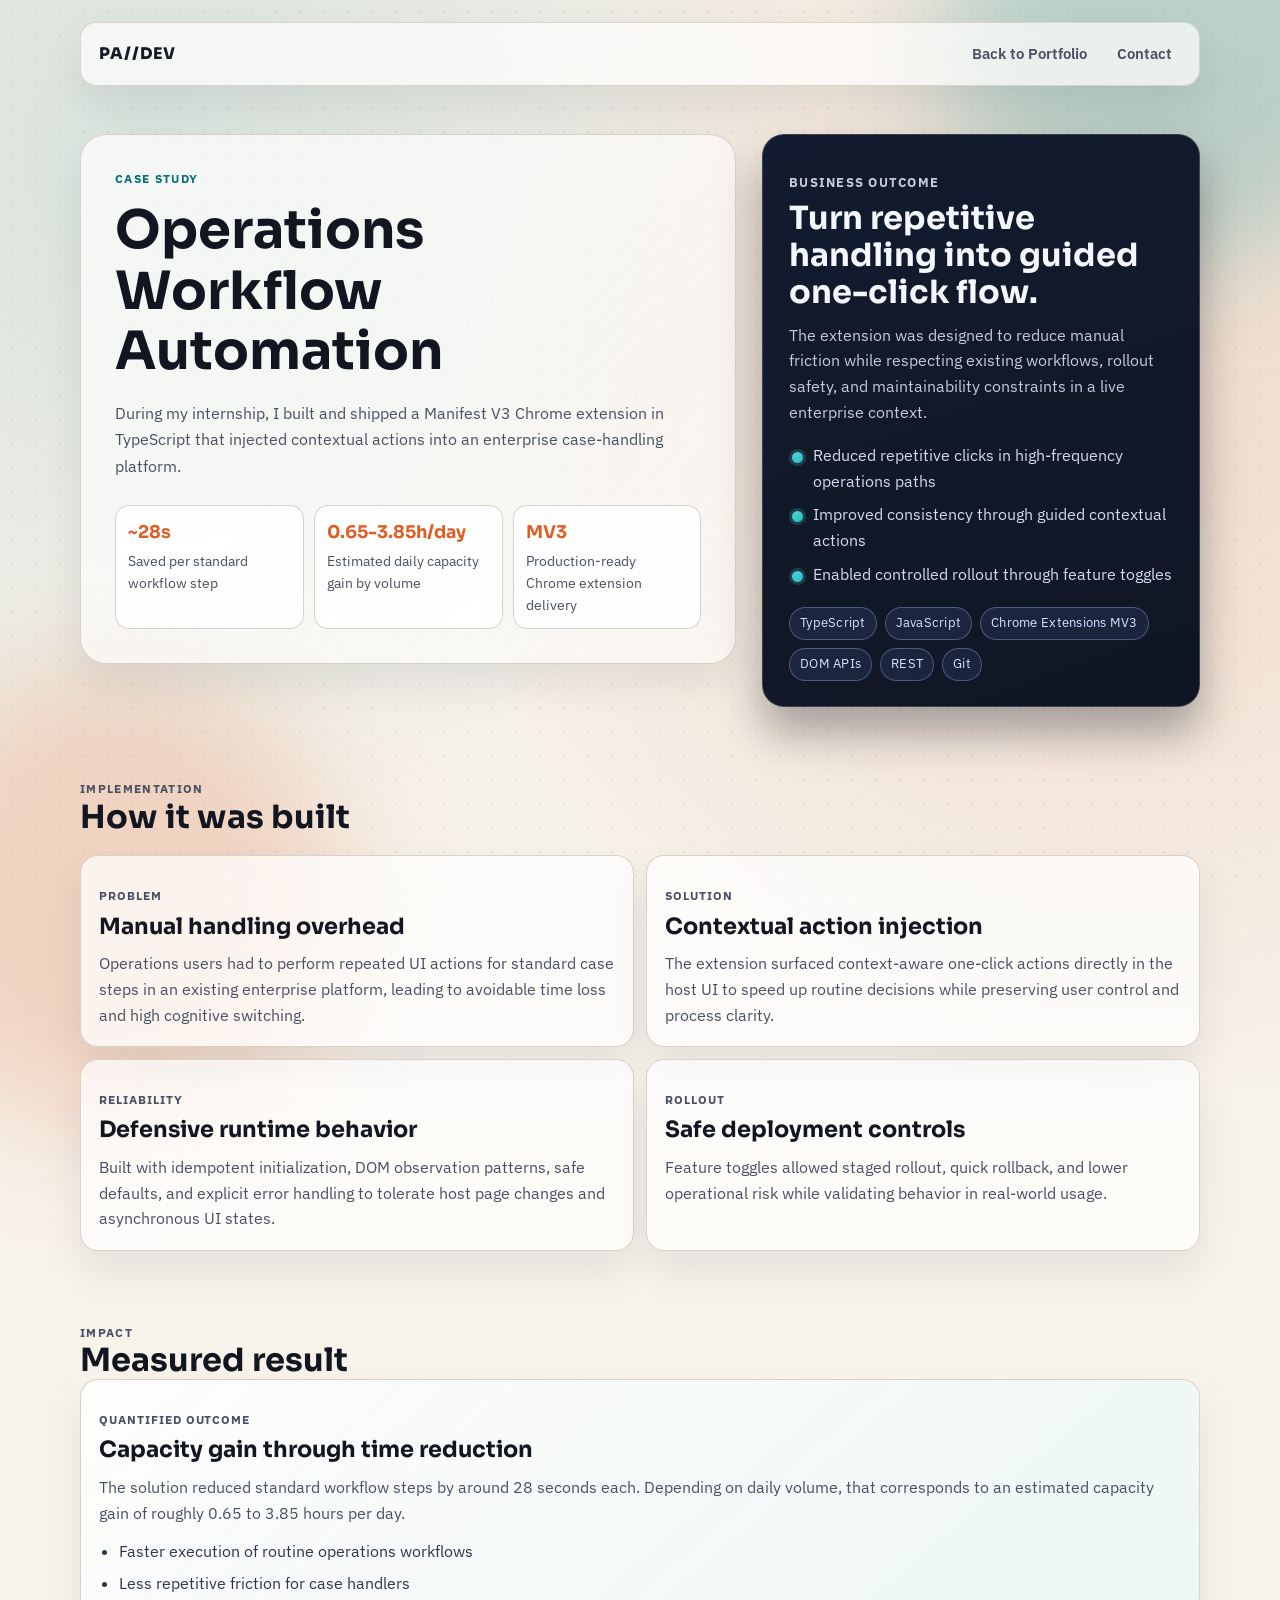
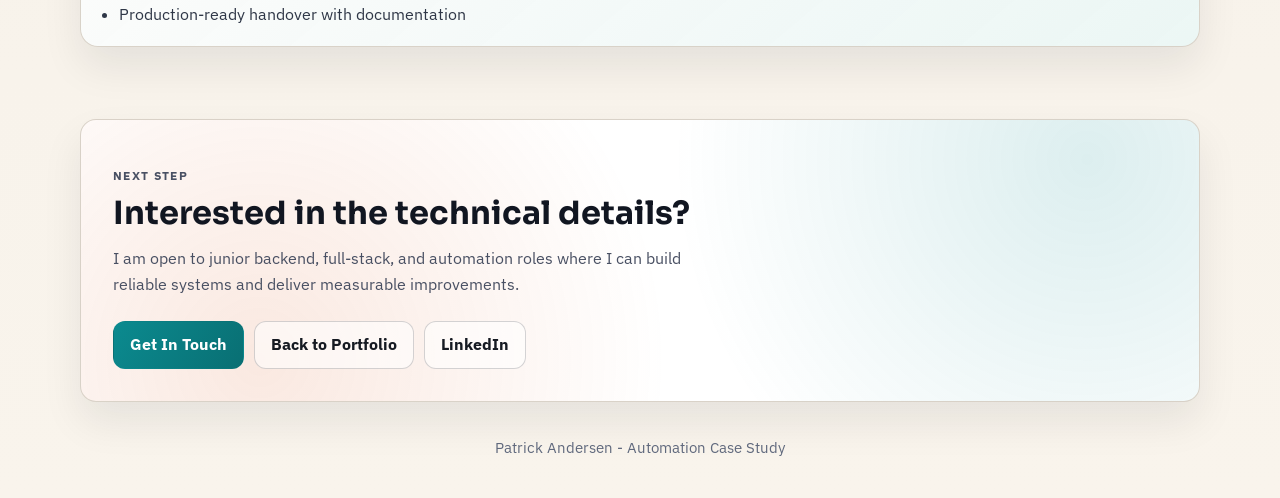
==== automation-case-study.html @ 1f4726f0 "Add automation case study HTML file This HTML file presents a case study on operations workflow auto" ====
<!DOCTYPE html>
<html lang="en">
<head>
  <meta charset="UTF-8" />
  <meta name="viewport" content="width=device-width, initial-scale=1.0" />
  <meta name="description" content="Case study: Operations workflow automation delivered as a TypeScript Manifest V3 Chrome extension with measurable impact." />
  <meta property="og:title" content="Operations Workflow Automation Case Study | Patrick Andersen" />
  <meta property="og:description" content="From repetitive operations handling to guided one-click flows with measurable time savings." />
  <meta property="og:type" content="article" />
  <meta name="theme-color" content="#0b8a8f" />
  <title>Operations Workflow Automation Case Study | Patrick Andersen</title>

  <link rel="preconnect" href="https://fonts.googleapis.com" />
  <link rel="preconnect" href="https://fonts.gstatic.com" crossorigin />
  <link href="https://fonts.googleapis.com/css2?family=IBM+Plex+Sans:wght@400;500;600;700&family=Sora:wght@500;600;700;800&display=swap" rel="stylesheet" />
  <link rel="stylesheet" href="style.css" />
</head>
<body>
  <div class="bg-shape bg-shape-one" aria-hidden="true"></div>
  <div class="bg-shape bg-shape-two" aria-hidden="true"></div>

  <header class="topbar container reveal delay-1">
    <a class="brand" href="index.html#top">PA//DEV</a>
    <nav aria-label="Case navigation">
      <a href="index.html#featured-work">Back to Portfolio</a>
      <a href="mailto:PaddyTheDev@Hotmail.com">Contact</a>
    </nav>
  </header>

  <main>
    <section class="hero container reveal delay-2">
      <div class="hero-copy">
        <p class="eyebrow">Case Study</p>
        <h1>Operations Workflow Automation</h1>
        <p class="lead">
          During my internship, I built and shipped a Manifest V3 Chrome extension in TypeScript
          that injected contextual actions into an enterprise case-handling platform.
        </p>

        <ul class="stat-strip" aria-label="Case study highlights">
          <li>
            <strong>~28s</strong>
            <span>Saved per standard workflow step</span>
          </li>
          <li>
            <strong>0.65-3.85h/day</strong>
            <span>Estimated daily capacity gain by volume</span>
          </li>
          <li>
            <strong>MV3</strong>
            <span>Production-ready Chrome extension delivery</span>
          </li>
        </ul>
      </div>

      <aside class="hero-panel">
        <p class="panel-label">Business Outcome</p>
        <h2>Turn repetitive handling into guided one-click flow.</h2>
        <p>
          The extension was designed to reduce manual friction while respecting existing workflows,
          rollout safety, and maintainability constraints in a live enterprise context.
        </p>

        <ul class="checklist">
          <li>Reduced repetitive clicks in high-frequency operations paths</li>
          <li>Improved consistency through guided contextual actions</li>
          <li>Enabled controlled rollout through feature toggles</li>
        </ul>

        <ul class="stack-pills" aria-label="Tech used">
          <li>TypeScript</li>
          <li>JavaScript</li>
          <li>Chrome Extensions MV3</li>
          <li>DOM APIs</li>
          <li>REST</li>
          <li>Git</li>
        </ul>
      </aside>
    </section>

    <section class="container section reveal delay-3">
      <div class="section-head">
        <p class="eyebrow">Implementation</p>
        <h2>How it was built</h2>
      </div>

      <div class="case-grid">
        <article class="project-card">
          <p class="project-meta">Problem</p>
          <h3>Manual handling overhead</h3>
          <p>
            Operations users had to perform repeated UI actions for standard case steps in an existing
            enterprise platform, leading to avoidable time loss and high cognitive switching.
          </p>
        </article>

        <article class="project-card">
          <p class="project-meta">Solution</p>
          <h3>Contextual action injection</h3>
          <p>
            The extension surfaced context-aware one-click actions directly in the host UI to speed up
            routine decisions while preserving user control and process clarity.
          </p>
        </article>

        <article class="project-card">
          <p class="project-meta">Reliability</p>
          <h3>Defensive runtime behavior</h3>
          <p>
            Built with idempotent initialization, DOM observation patterns, safe defaults, and explicit
            error handling to tolerate host page changes and asynchronous UI states.
          </p>
        </article>

        <article class="project-card">
          <p class="project-meta">Rollout</p>
          <h3>Safe deployment controls</h3>
          <p>
            Feature toggles allowed staged rollout, quick rollback, and lower operational risk while
            validating behavior in real-world usage.
          </p>
        </article>
      </div>
    </section>

    <section class="container section reveal delay-4">
      <div class="section-head">
        <p class="eyebrow">Impact</p>
        <h2>Measured result</h2>
      </div>

      <article class="project-card featured">
        <p class="project-meta">Quantified Outcome</p>
        <h3>Capacity gain through time reduction</h3>
        <p>
          The solution reduced standard workflow steps by around 28 seconds each. Depending on daily
          volume, that corresponds to an estimated capacity gain of roughly 0.65 to 3.85 hours per day.
        </p>
        <ul>
          <li>Faster execution of routine operations workflows</li>
          <li>Less repetitive friction for case handlers</li>
          <li>Production-ready handover with documentation</li>
        </ul>
      </article>
    </section>

    <section class="container section reveal delay-5">
      <div class="cta-block">
        <p class="eyebrow">Next Step</p>
        <h2>Interested in the technical details?</h2>
        <p>
          I am open to junior backend, full-stack, and automation roles where I can build reliable
          systems and deliver measurable improvements.
        </p>
        <div class="hero-actions">
          <a class="btn btn-primary" href="mailto:PaddyTheDev@Hotmail.com">Get In Touch</a>
          <a class="btn btn-secondary" href="index.html#featured-work">Back to Portfolio</a>
          <a class="btn btn-secondary" href="https://www.linkedin.com/in/paddyz/" target="_blank" rel="noopener noreferrer">LinkedIn</a>
        </div>
      </div>
    </section>
  </main>

  <footer class="container footer reveal delay-6">
    <p>Patrick Andersen - Automation Case Study</p>
  </footer>
</body>
</html>
---- style.css ----
:root {
    --bg-main: #f4efe7;
    --bg-alt: #f9f4ec;
    --surface: rgba(255, 255, 255, 0.72);
    --surface-strong: #ffffff;
    --line: #d7d0c6;
    --ink: #161a22;
    --ink-soft: #495063;
    --accent: #0b8a8f;
    --accent-strong: #096f73;
    --accent-warm: #db5f26;
    --shadow: 0 20px 40px rgba(17, 22, 33, 0.08);
}

* {
    box-sizing: border-box;
}

html {
    scroll-behavior: smooth;
}

body {
    margin: 0;
    font-family: "IBM Plex Sans", sans-serif;
    line-height: 1.6;
    color: var(--ink);
    background:
        radial-gradient(circle at 12% 8%, rgba(11, 138, 143, 0.12), transparent 30%),
        radial-gradient(circle at 88% 20%, rgba(219, 95, 38, 0.15), transparent 34%),
        linear-gradient(180deg, var(--bg-main) 0%, var(--bg-alt) 100%);
    min-height: 100vh;
    position: relative;
    overflow-x: hidden;
}

body::before {
    content: "";
    position: fixed;
    inset: 0;
    background-image: radial-gradient(rgba(9, 111, 115, 0.08) 0.9px, transparent 0.9px);
    background-size: 24px 24px;
    pointer-events: none;
    z-index: -3;
}

.bg-shape {
    position: fixed;
    width: 460px;
    height: 460px;
    border-radius: 50%;
    filter: blur(58px);
    pointer-events: none;
    z-index: -2;
}

.bg-shape-one {
    top: -190px;
    right: -120px;
    background: rgba(11, 138, 143, 0.24);
}

.bg-shape-two {
    bottom: -230px;
    left: -120px;
    background: rgba(219, 95, 38, 0.2);
}

.container {
    width: min(1120px, 92vw);
    margin: 0 auto;
}

.topbar {
    margin-top: 22px;
    padding: 14px 18px;
    border: 1px solid rgba(215, 208, 198, 0.9);
    border-radius: 16px;
    background: rgba(255, 255, 255, 0.68);
    backdrop-filter: blur(8px);
    display: flex;
    align-items: center;
    justify-content: space-between;
    gap: 16px;
    position: sticky;
    top: 14px;
    z-index: 8;
    box-shadow: var(--shadow);
}

.brand {
    text-decoration: none;
    color: var(--ink);
    font-family: "Sora", sans-serif;
    font-weight: 800;
    font-size: 1rem;
    letter-spacing: 0.06em;
}

.topbar nav {
    display: flex;
    flex-wrap: wrap;
    justify-content: flex-end;
    gap: 12px;
}

.topbar nav a {
    color: var(--ink-soft);
    text-decoration: none;
    font-size: 0.92rem;
    font-weight: 600;
    padding: 5px 9px;
    border-radius: 999px;
    transition: color 0.2s ease, background-color 0.2s ease;
}

.topbar nav a:hover,
.topbar nav a:focus-visible {
    color: var(--ink);
    background: rgba(11, 138, 143, 0.14);
}

.hero {
    margin-top: 48px;
    display: grid;
    grid-template-columns: 1.2fr 0.8fr;
    gap: 26px;
    align-items: start;
}

.hero-copy {
    background: linear-gradient(135deg, rgba(255, 255, 255, 0.72), rgba(255, 255, 255, 0.52));
    border: 1px solid rgba(215, 208, 198, 0.95);
    border-radius: 26px;
    padding: clamp(20px, 3vw, 34px);
    box-shadow: var(--shadow);
}

.eyebrow {
    margin: 0;
    text-transform: uppercase;
    letter-spacing: 0.11em;
    font-size: 0.76rem;
    font-weight: 700;
    color: var(--accent-strong);
}

h1,
h2,
h3 {
    margin: 0;
    font-family: "Sora", sans-serif;
    line-height: 1.15;
    color: #111621;
}

h1 {
    margin-top: 12px;
    font-size: clamp(1.95rem, 4.2vw, 3.3rem);
    max-width: 18ch;
}

h2 {
    font-size: clamp(1.5rem, 2.5vw, 2.15rem);
}

h3 {
    font-size: clamp(1.16rem, 1.8vw, 1.4rem);
}

.lead {
    margin: 18px 0 0;
    max-width: 62ch;
    color: var(--ink-soft);
    font-size: 1.03rem;
}

.availability {
    margin: 14px 0 0;
    display: inline-block;
    color: var(--accent-strong);
    font-weight: 700;
    font-size: 0.92rem;
    background: rgba(11, 138, 143, 0.12);
    border: 1px solid rgba(11, 138, 143, 0.28);
    border-radius: 999px;
    padding: 6px 12px;
}

.hero-actions {
    margin-top: 24px;
    display: flex;
    flex-wrap: wrap;
    gap: 10px;
}

.btn {
    text-decoration: none;
    padding: 10px 16px;
    border-radius: 12px;
    font-weight: 700;
    border: 1px solid transparent;
    transition: transform 0.22s ease, box-shadow 0.22s ease, background-color 0.22s ease;
}

.btn:hover,
.btn:focus-visible {
    transform: translateY(-2px);
    box-shadow: 0 10px 20px rgba(12, 18, 26, 0.14);
}

.btn-primary {
    color: #ffffff;
    background: linear-gradient(120deg, var(--accent) 0%, var(--accent-strong) 100%);
}

.btn-secondary {
    color: var(--ink);
    border-color: rgba(17, 22, 33, 0.18);
    background: rgba(255, 255, 255, 0.58);
}

.stat-strip {
    list-style: none;
    margin: 26px 0 0;
    padding: 0;
    display: grid;
    grid-template-columns: repeat(3, minmax(0, 1fr));
    gap: 10px;
}

.stat-strip li {
    background: rgba(255, 255, 255, 0.88);
    border: 1px solid rgba(215, 208, 198, 0.95);
    border-radius: 14px;
    padding: 12px;
}

.stat-strip strong {
    display: block;
    color: var(--accent-warm);
    font-family: "Sora", sans-serif;
    font-size: 1.1rem;
}

.stat-strip span {
    display: block;
    margin-top: 4px;
    color: var(--ink-soft);
    font-size: 0.86rem;
}

.hero-panel {
    background: linear-gradient(160deg, #121b2f 0%, #101623 100%);
    border: 1px solid rgba(255, 255, 255, 0.18);
    border-radius: 22px;
    padding: clamp(18px, 2vw, 28px);
    color: rgba(239, 244, 250, 0.92);
    box-shadow: 0 26px 44px rgba(13, 18, 28, 0.34);
}

.hero-panel h2 {
    margin-top: 8px;
    color: #f4f7ff;
}

.hero-panel p {
    margin: 12px 0 0;
    color: rgba(222, 233, 255, 0.86);
}

.panel-label {
    margin: 0;
    font-size: 0.79rem;
    text-transform: uppercase;
    letter-spacing: 0.1em;
    color: #7fd9dc;
    font-weight: 700;
}

.checklist {
    margin: 18px 0 0;
    padding: 0;
    list-style: none;
    display: grid;
    gap: 8px;
}

.checklist li {
    position: relative;
    padding-left: 24px;
    color: rgba(227, 237, 255, 0.92);
}

.checklist li::before {
    content: "";
    width: 11px;
    height: 11px;
    border-radius: 50%;
    position: absolute;
    left: 3px;
    top: 9px;
    background: linear-gradient(150deg, #53d2d6 0%, #2abec3 100%);
    box-shadow: 0 0 0 3px rgba(83, 210, 214, 0.2);
}

.stack-pills {
    margin: 20px 0 0;
    padding: 0;
    list-style: none;
    display: flex;
    flex-wrap: wrap;
    gap: 8px;
}

.stack-pills li {
    font-size: 0.81rem;
    letter-spacing: 0.02em;
    border: 1px solid rgba(130, 150, 195, 0.48);
    color: #d8e4ff;
    border-radius: 999px;
    padding: 5px 10px;
    background: rgba(35, 49, 80, 0.58);
}

.section {
    margin-top: 72px;
}

.section-head p {
    margin-top: 12px;
    max-width: 62ch;
    color: var(--ink-soft);
}

.project-grid {
    margin-top: 20px;
    display: grid;
    grid-template-columns: repeat(3, minmax(0, 1fr));
    gap: 14px;
}

.project-card {
    border: 1px solid rgba(215, 208, 198, 0.95);
    border-radius: 18px;
    background: var(--surface);
    backdrop-filter: blur(7px);
    padding: 18px;
    box-shadow: var(--shadow);
    transition: transform 0.24s ease, border-color 0.24s ease;
}

.project-card:hover,
.project-card:focus-within {
    transform: translateY(-3px);
    border-color: rgba(9, 111, 115, 0.38);
}

.project-card.featured {
    grid-column: span 3;
    background: linear-gradient(140deg, rgba(255, 255, 255, 0.86), rgba(232, 247, 247, 0.8));
}

.project-meta {
    margin: 0;
    text-transform: uppercase;
    letter-spacing: 0.08em;
    font-size: 0.75rem;
    font-weight: 700;
    color: var(--accent-strong);
}

.project-card h3 {
    margin-top: 8px;
}

.project-cover {
    width: 100%;
    display: block;
    margin-top: 14px;
    border-radius: 14px;
    border: 1px solid rgba(17, 22, 33, 0.12);
    box-shadow: 0 16px 28px rgba(16, 22, 34, 0.16);
    aspect-ratio: 16 / 9;
    object-fit: cover;
    object-position: center;
}

.project-card p {
    margin: 12px 0 0;
    color: var(--ink-soft);
}

.project-card ul {
    margin: 13px 0 0;
    padding-left: 20px;
    color: #2f3747;
}

.project-card li + li {
    margin-top: 6px;
}

.inline-links {
    display: flex;
    flex-wrap: wrap;
    gap: 10px;
    margin-top: 16px;
}

.inline-links a {
    text-decoration: none;
    color: var(--accent-strong);
    font-weight: 700;
    border-bottom: 1px solid rgba(9, 111, 115, 0.34);
    padding-bottom: 2px;
}

.inline-links a:hover,
.inline-links a:focus-visible {
    color: var(--accent);
    border-bottom-color: var(--accent);
}

.case-grid {
    margin-top: 20px;
    display: grid;
    grid-template-columns: repeat(2, minmax(0, 1fr));
    gap: 12px;
}

.case-grid .project-card {
    height: 100%;
}

.principle-grid,
.skill-columns {
    margin-top: 20px;
    display: grid;
    grid-template-columns: repeat(3, minmax(0, 1fr));
    gap: 12px;
}

.principle-card,
.skill-card,
.timeline-entry,
.cta-block {
    border: 1px solid rgba(215, 208, 198, 0.95);
    border-radius: 16px;
    background: var(--surface-strong);
    box-shadow: var(--shadow);
}

.principle-card,
.skill-card,
.timeline-entry {
    padding: 16px;
}

.principle-card p,
.skill-card li,
.timeline-entry p,
.cta-block p {
    color: var(--ink-soft);
}

.skill-card ul {
    margin: 11px 0 0;
    padding-left: 20px;
}

.skill-card li + li {
    margin-top: 6px;
}

.timeline {
    margin-top: 20px;
    display: grid;
    gap: 12px;
}

.timeline-entry {
    border-left: 4px solid rgba(11, 138, 143, 0.46);
}

.timeline-entry p {
    margin-top: 10px;
}

.cta-block {
    padding: clamp(18px, 3vw, 32px);
    background:
        radial-gradient(circle at 90% 14%, rgba(11, 138, 143, 0.14), transparent 40%),
        radial-gradient(circle at 16% 85%, rgba(219, 95, 38, 0.14), transparent 42%),
        #ffffff;
}

.cta-block h2 {
    margin-top: 10px;
}

.cta-block p {
    margin-top: 14px;
    max-width: 62ch;
}

.footer {
    padding: 34px 0 38px;
}

.footer p {
    margin: 0;
    color: #60697d;
    font-size: 0.94rem;
    text-align: center;
}

.reveal {
    opacity: 0;
    transform: translateY(18px);
    animation: rise-in 0.75s cubic-bezier(0.2, 0.7, 0.22, 1) forwards;
    animation-delay: var(--delay, 0s);
}

.delay-1 {
    --delay: 0.02s;
}

.delay-2 {
    --delay: 0.1s;
}

.delay-3 {
    --delay: 0.16s;
}

.delay-4 {
    --delay: 0.22s;
}

.delay-5 {
    --delay: 0.28s;
}

.delay-6 {
    --delay: 0.34s;
}

.delay-7 {
    --delay: 0.4s;
}

@keyframes rise-in {
    from {
        opacity: 0;
        transform: translateY(18px);
    }

    to {
        opacity: 1;
        transform: translateY(0);
    }
}

@media (max-width: 980px) {
    .topbar {
        margin-top: 14px;
        padding: 12px 14px;
    }

    .hero {
        grid-template-columns: 1fr;
    }

    .project-grid {
        grid-template-columns: repeat(2, minmax(0, 1fr));
    }

    .project-card.featured {
        grid-column: span 2;
    }

    .project-grid .project-card:last-child {
        grid-column: span 2;
    }

    .principle-grid,
    .skill-columns {
        grid-template-columns: repeat(2, minmax(0, 1fr));
    }
}

@media (max-width: 680px) {
    .container {
        width: min(1120px, 94vw);
    }

    .hero {
        margin-top: 28px;
    }

    .hero-copy,
    .hero-panel {
        border-radius: 20px;
    }

    .stat-strip {
        grid-template-columns: 1fr;
    }

    .project-grid {
        grid-template-columns: 1fr;
    }

    .case-grid {
        grid-template-columns: 1fr;
    }

    .project-card.featured,
    .project-grid .project-card:last-child {
        grid-column: span 1;
    }

    .principle-grid,
    .skill-columns {
        grid-template-columns: 1fr;
    }

    .btn {
        width: 100%;
        text-align: center;
    }

    .section {
        margin-top: 56px;
    }
}

@media (prefers-reduced-motion: reduce) {
    *,
    *::before,
    *::after {
        animation-duration: 0.01ms !important;
        animation-iteration-count: 1 !important;
        transition-duration: 0.01ms !important;
        scroll-behavior: auto !important;
    }

    .reveal {
        opacity: 1;
        transform: none;
    }
}
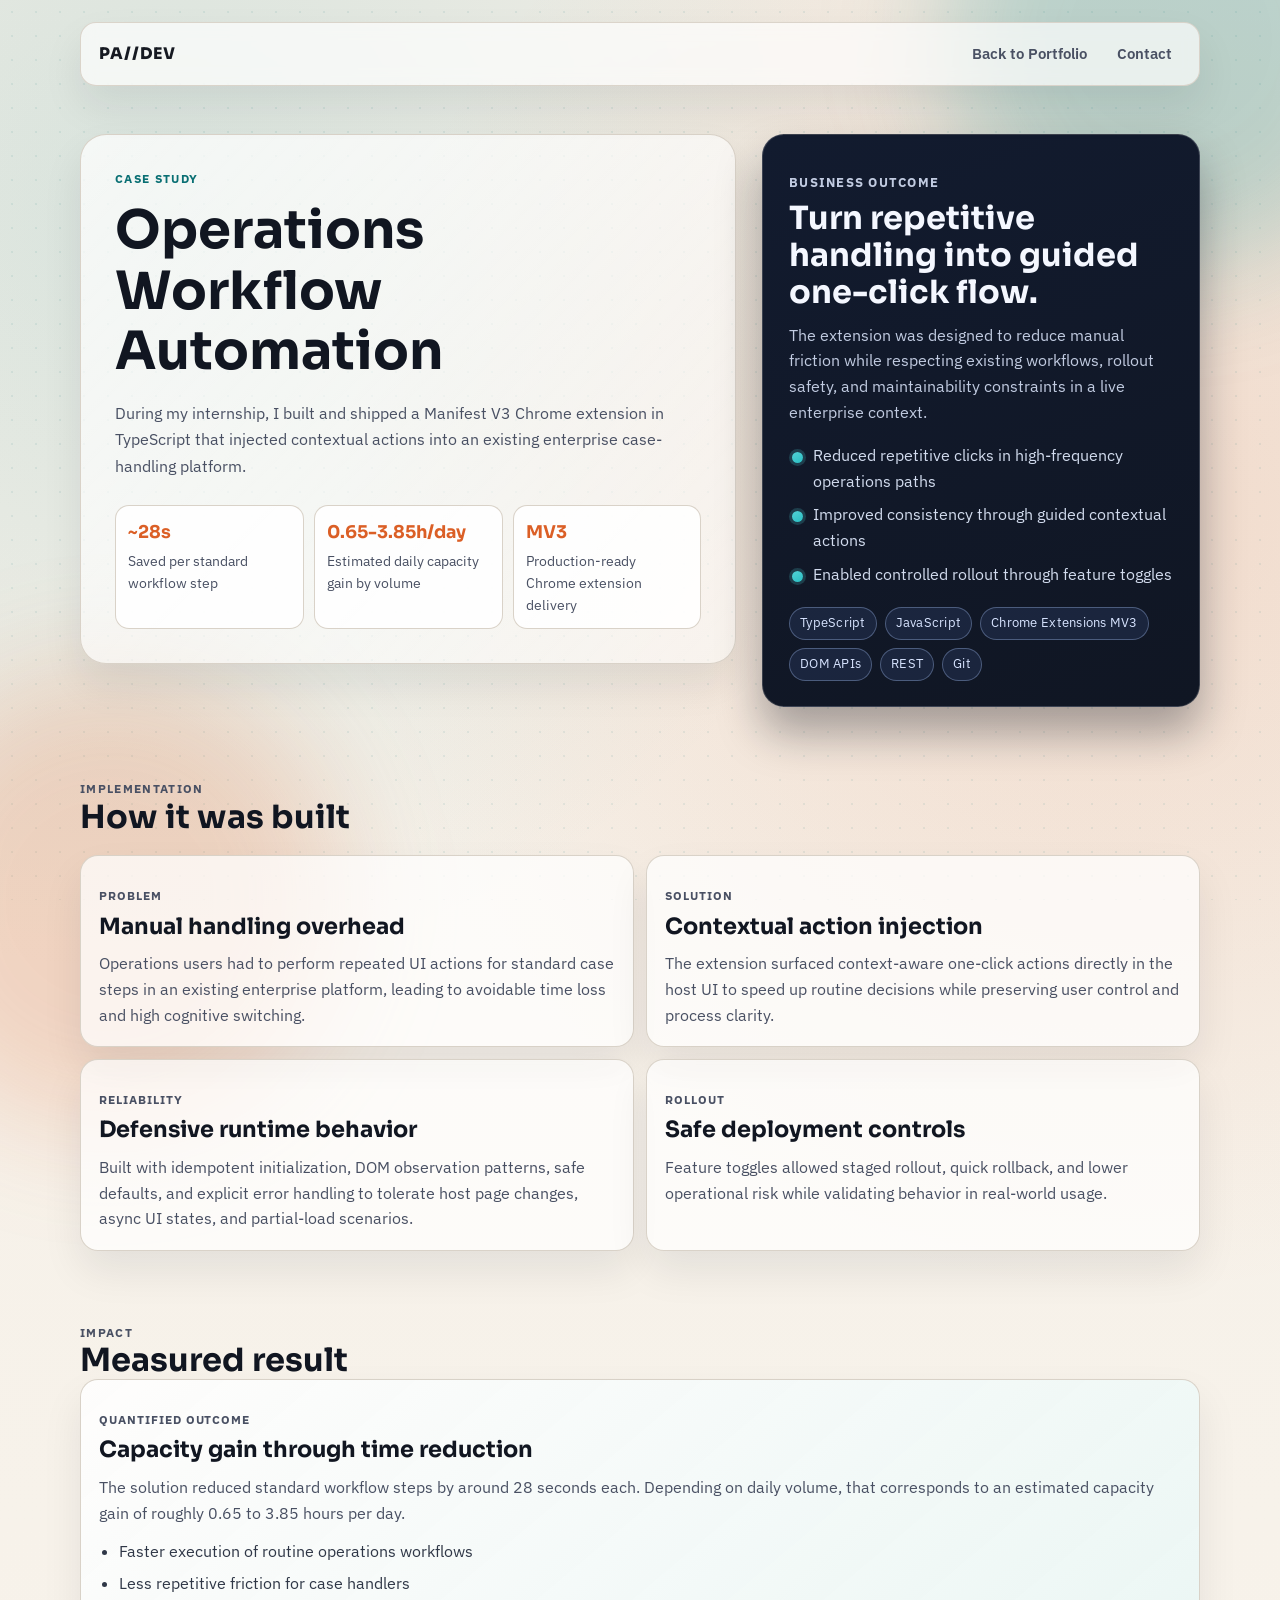
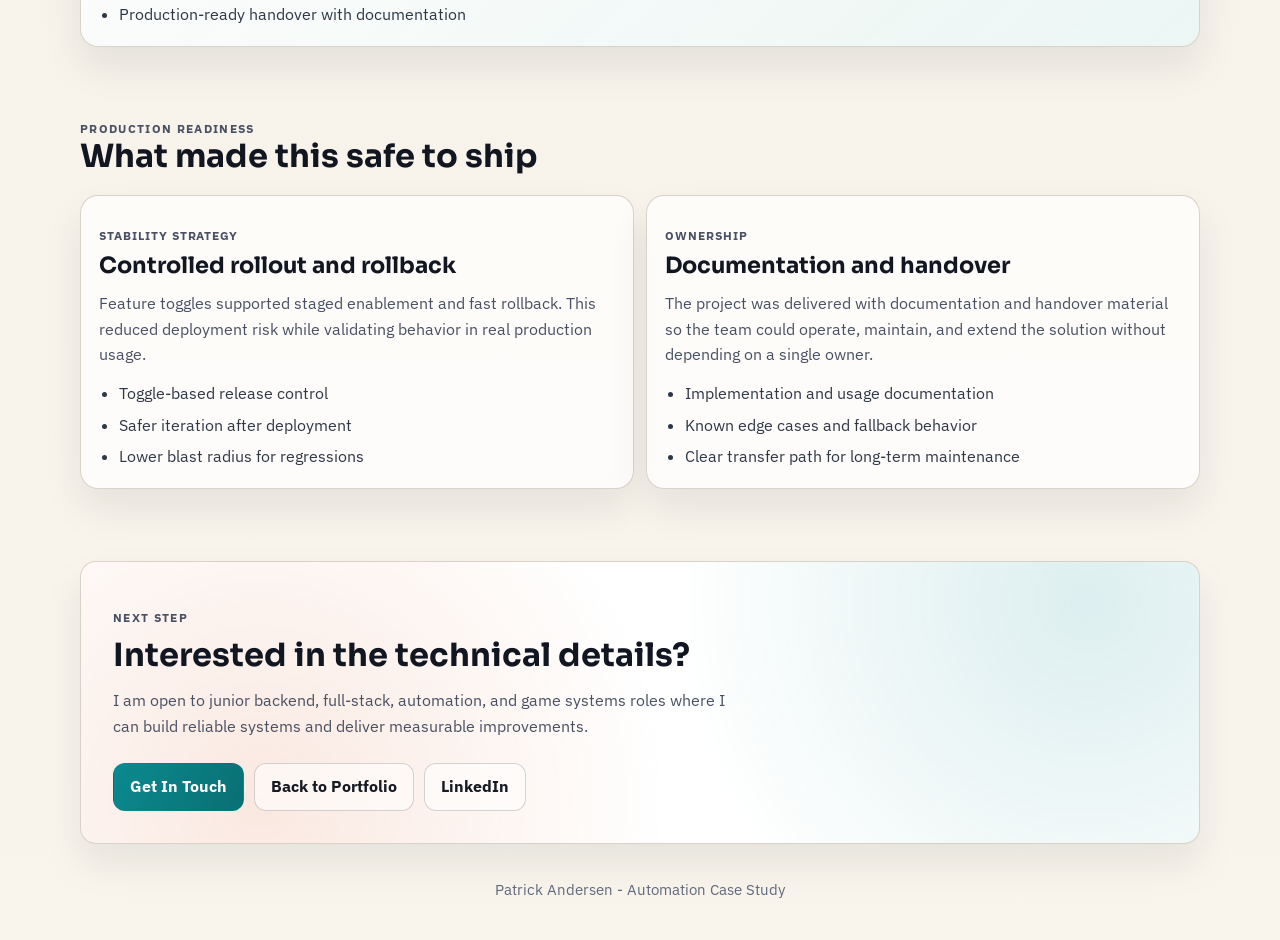
==== commit 64ced251: "Update case study content and improve wording" ====
--- a/automation-case-study.html
+++ b/automation-case-study.html
@@ -34,7 +34,7 @@
         <h1>Operations Workflow Automation</h1>
         <p class="lead">
           During my internship, I built and shipped a Manifest V3 Chrome extension in TypeScript
-          that injected contextual actions into an enterprise case-handling platform.
+          that injected contextual actions into an existing enterprise case-handling platform.
         </p>
 
         <ul class="stat-strip" aria-label="Case study highlights">
@@ -108,7 +108,7 @@
           <h3>Defensive runtime behavior</h3>
           <p>
             Built with idempotent initialization, DOM observation patterns, safe defaults, and explicit
-            error handling to tolerate host page changes and asynchronous UI states.
+            error handling to tolerate host page changes, async UI states, and partial-load scenarios.
           </p>
         </article>
 
@@ -145,12 +145,49 @@
     </section>
 
     <section class="container section reveal delay-5">
+      <div class="section-head">
+        <p class="eyebrow">Production Readiness</p>
+        <h2>What made this safe to ship</h2>
+      </div>
+
+      <div class="case-grid">
+        <article class="project-card">
+          <p class="project-meta">Stability Strategy</p>
+          <h3>Controlled rollout and rollback</h3>
+          <p>
+            Feature toggles supported staged enablement and fast rollback. This reduced deployment risk
+            while validating behavior in real production usage.
+          </p>
+          <ul>
+            <li>Toggle-based release control</li>
+            <li>Safer iteration after deployment</li>
+            <li>Lower blast radius for regressions</li>
+          </ul>
+        </article>
+
+        <article class="project-card">
+          <p class="project-meta">Ownership</p>
+          <h3>Documentation and handover</h3>
+          <p>
+            The project was delivered with documentation and handover material so the team could operate,
+            maintain, and extend the solution without depending on a single owner.
+          </p>
+          <ul>
+            <li>Implementation and usage documentation</li>
+            <li>Known edge cases and fallback behavior</li>
+            <li>Clear transfer path for long-term maintenance</li>
+          </ul>
+        </article>
+      </div>
+    </section>
+
+    <section class="container section reveal delay-6">
       <div class="cta-block">
         <p class="eyebrow">Next Step</p>
         <h2>Interested in the technical details?</h2>
         <p>
-          I am open to junior backend, full-stack, and automation roles where I can build reliable
-          systems and deliver measurable improvements.
+          I am open to junior backend, full-stack, automation, and game systems roles where I can build
+          reliable systems and deliver measurable improvements.
         </p>
         <div class="hero-actions">
           <a class="btn btn-primary" href="mailto:PaddyTheDev@Hotmail.com">Get In Touch</a>
@@ -161,7 +198,7 @@
     </section>
   </main>
 
-  <footer class="container footer reveal delay-6">
+  <footer class="container footer reveal delay-7">
     <p>Patrick Andersen - Automation Case Study</p>
   </footer>
 </body>
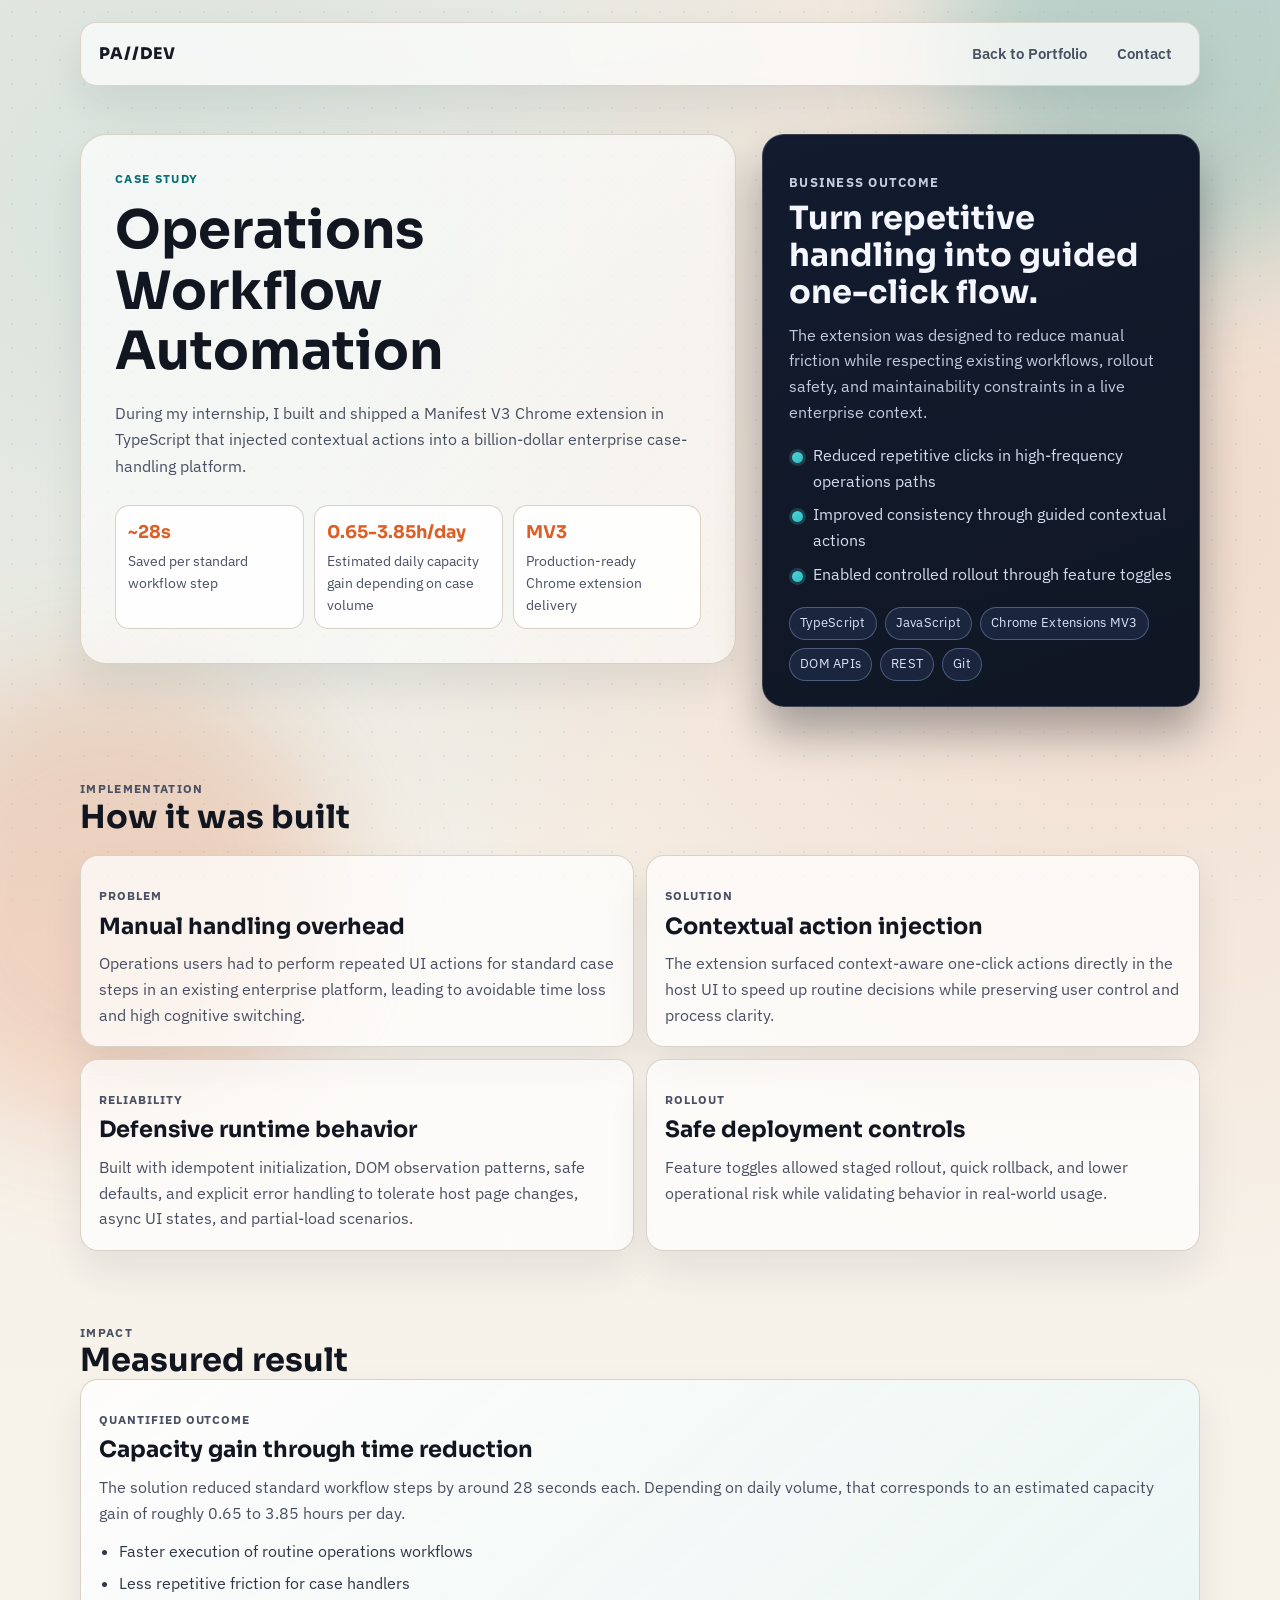
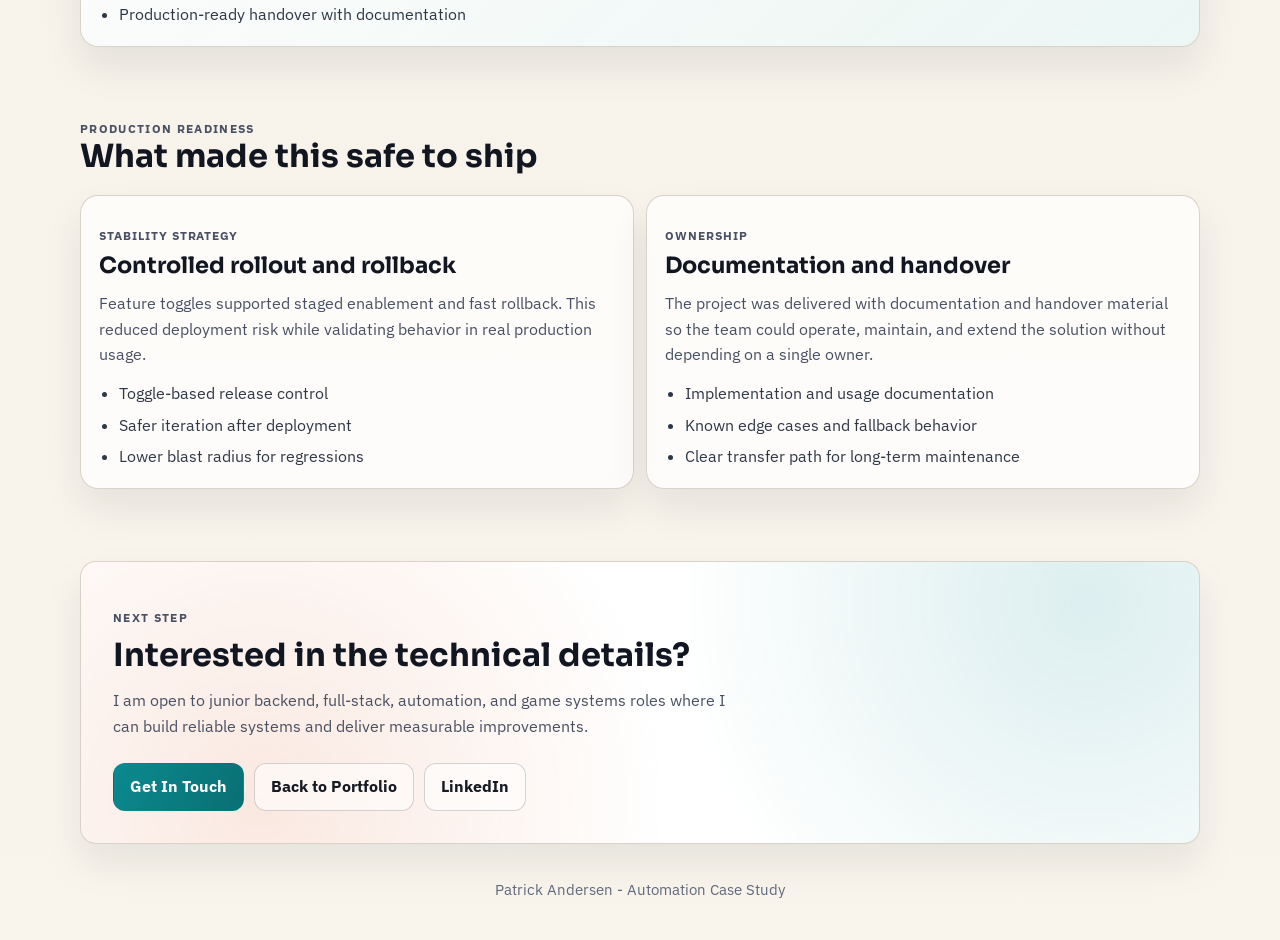
==== commit 04f3b056: "Update case study description for enterprise context" ====
--- a/automation-case-study.html
+++ b/automation-case-study.html
@@ -3,7 +3,7 @@
 <head>
   <meta charset="UTF-8" />
   <meta name="viewport" content="width=device-width, initial-scale=1.0" />
-  <meta name="description" content="Case study: Operations workflow automation delivered as a TypeScript Manifest V3 Chrome extension with measurable impact." />
+  <meta name="description" content="Case study: Operations workflow automation delivered as a TypeScript Manifest V3 Chrome extension for a billion-dollar enterprise with measurable impact." />
   <meta property="og:title" content="Operations Workflow Automation Case Study | Patrick Andersen" />
   <meta property="og:description" content="From repetitive operations handling to guided one-click flows with measurable time savings." />
   <meta property="og:type" content="article" />
@@ -34,7 +34,7 @@
         <h1>Operations Workflow Automation</h1>
         <p class="lead">
           During my internship, I built and shipped a Manifest V3 Chrome extension in TypeScript
-          that injected contextual actions into an existing enterprise case-handling platform.
+          that injected contextual actions into a billion-dollar enterprise case-handling platform.
         </p>
 
         <ul class="stat-strip" aria-label="Case study highlights">
@@ -44,7 +44,7 @@
           </li>
           <li>
             <strong>0.65-3.85h/day</strong>
-            <span>Estimated daily capacity gain by volume</span>
+            <span>Estimated daily capacity gain depending on case volume</span>
           </li>
           <li>
             <strong>MV3</strong>
--- a/style.css
+++ b/style.css
@@ -350,6 +350,16 @@
     transition: transform 0.24s ease, border-color 0.24s ease;
 }
 
+/* Make cards use column layout so links can sit at the bottom */
+.project-card {
+    display: flex;
+    flex-direction: column;
+}
+
+.project-card > .inline-links {
+    margin-top: auto;
+}
+
 .project-card:hover,
 .project-card:focus-within {
     transform: translateY(-3px);
